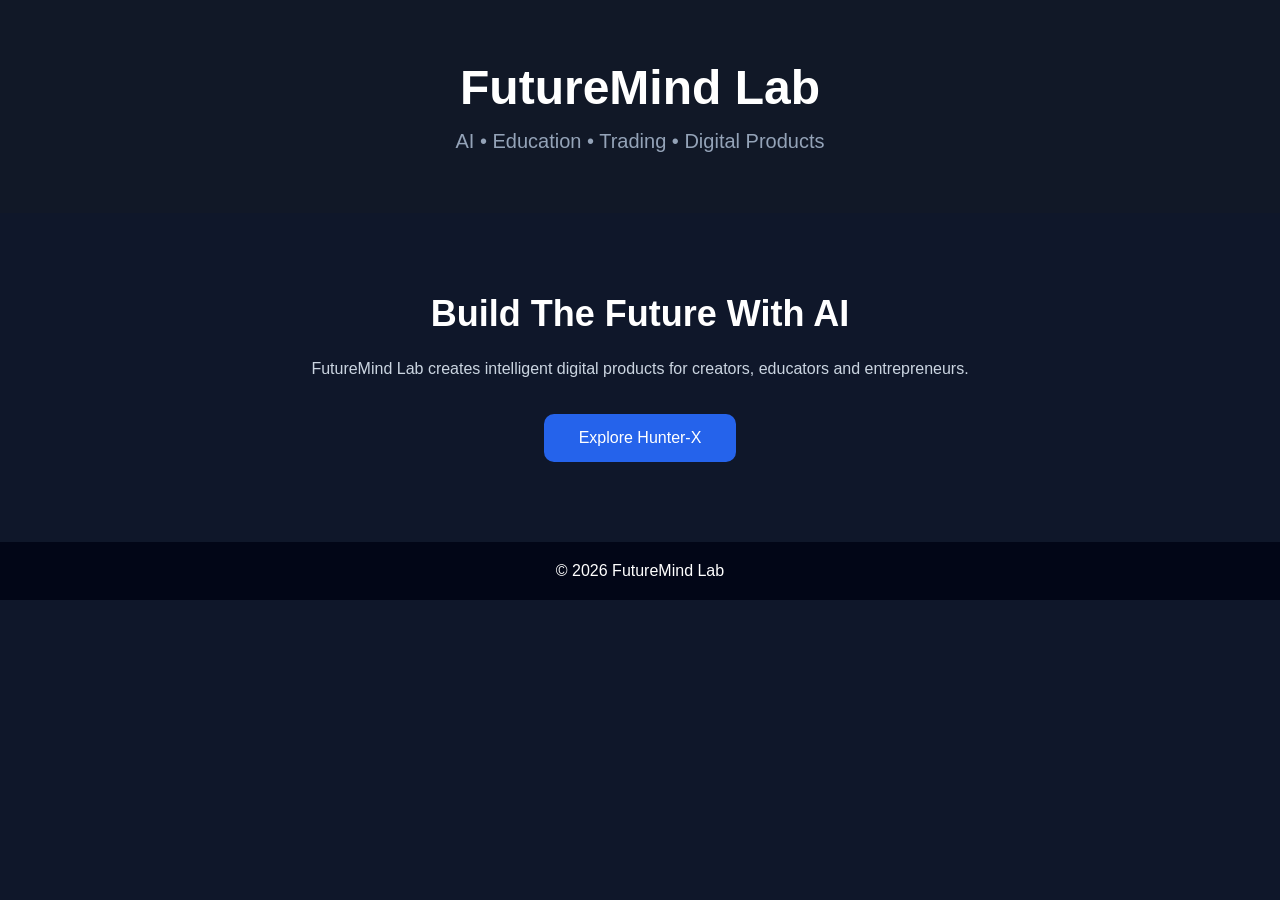
==== index.html @ 1362007a "FutureMind Lab V5 initial release" ====
<!DOCTYPE html>
<html lang="en">
<head>
<meta charset="UTF-8">
<meta name="viewport" content="width=device-width, initial-scale=1.0">
<title>FutureMind Lab</title>
<link rel="stylesheet" href="css/style.css">
</head>

<body>

<header>
<h1>FutureMind Lab</h1>
<p>AI • Education • Trading • Digital Products</p>
</header>

<section>
<h2>Build The Future With AI</h2>
<p>
FutureMind Lab creates intelligent digital products
for creators, educators and entrepreneurs.
</p>

<a href="products/hunter-x.html">
Explore Hunter-X
</a>
</section>

<footer>
<p>© 2026 FutureMind Lab</p>
</footer>

</body>
</html>
---- css/style.css ----
* {
    margin: 0;
    padding: 0;
    box-sizing: border-box;
    font-family: Arial, sans-serif;
}

body {
    background: #0f172a;
    color: white;
    text-align: center;
}

header {
    padding: 60px 20px;
    background: #111827;
}

header h1 {
    font-size: 48px;
    margin-bottom: 15px;
}

header p {
    font-size: 20px;
    color: #94a3b8;
}

section {
    padding: 80px 20px;
}

section h2 {
    font-size: 36px;
    margin-bottom: 20px;
}

section p {
    max-width: 700px;
    margin: auto;
    line-height: 1.8;
    color: #cbd5e1;
}

a {
    display: inline-block;
    margin-top: 30px;
    padding: 15px 35px;
    background: #2563eb;
    color: white;
    text-decoration: none;
    border-radius: 10px;
}

a:hover {
    background: #1d4ed8;
}

footer {
    padding: 20px;
    background: #020617;
}
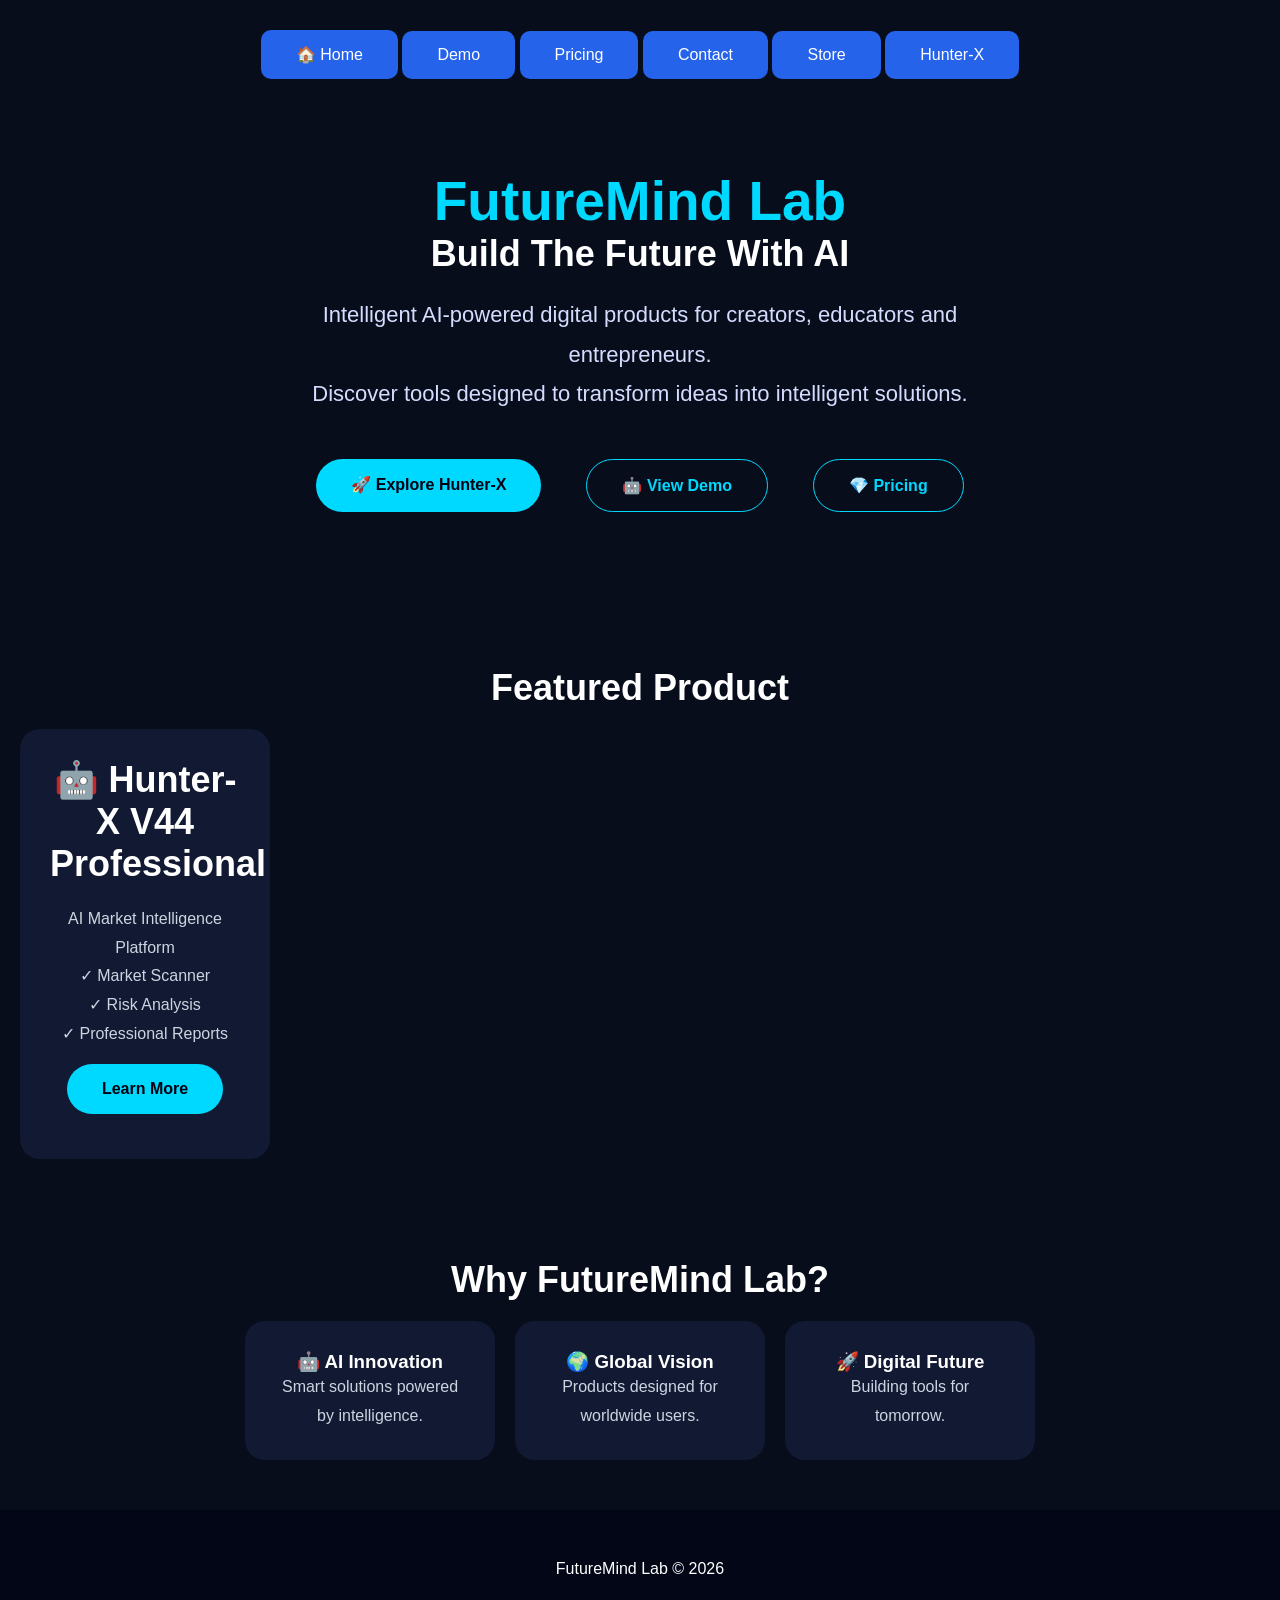
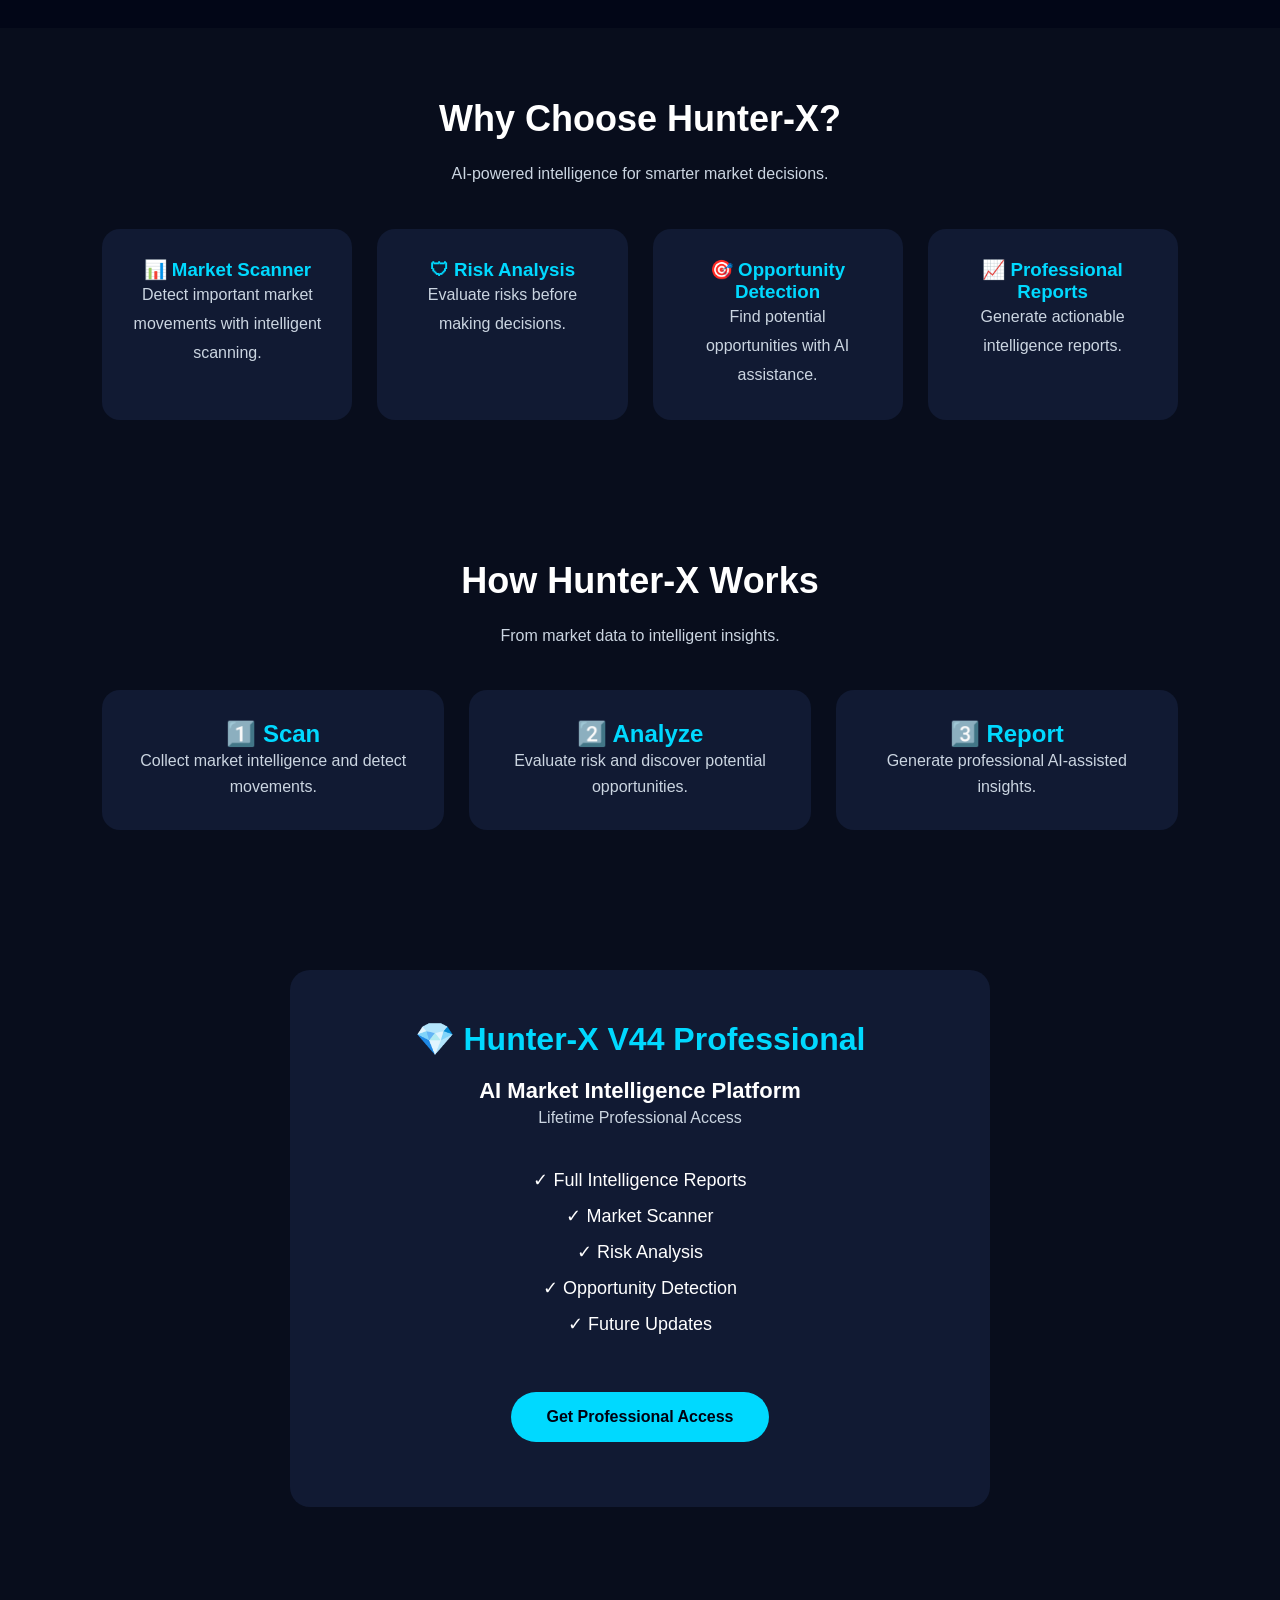
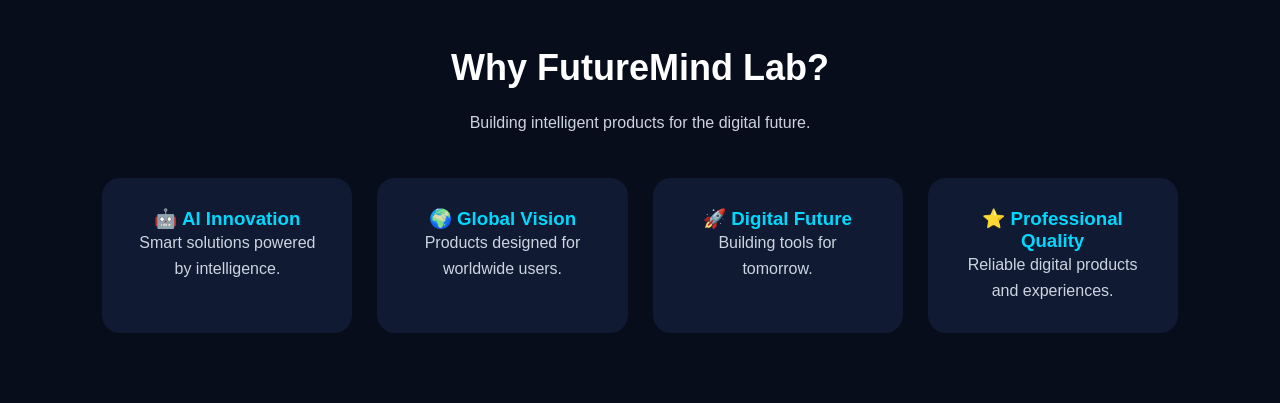
==== commit 4e26f509: "FutureMind Lab V5 Commercial Final" ====
--- a/index.html
+++ b/index.html
@@ -1,35 +1,518 @@
 
 <!DOCTYPE html>
 <html lang="en">
+
 <head>
+
 <meta charset="UTF-8">
 <meta name="viewport" content="width=device-width, initial-scale=1.0">
-<title>FutureMind Lab</title>
+
+<title>FutureMind Lab | Build The Future With AI</title>
+
 <link rel="stylesheet" href="css/style.css">
+
+
+<style>
+
+body{
+margin:0;
+background:#080d1c;
+color:white;
+font-family:Arial,sans-serif;
+}
+
+
+.hero{
+
+text-align:center;
+padding:90px 20px;
+
+}
+
+
+.hero h1{
+
+font-size:55px;
+color:#00d9ff;
+
+}
+
+
+.hero p{
+
+font-size:22px;
+color:#d5ddff;
+
+}
+
+
+
+.btn{
+
+display:inline-block;
+margin:15px;
+padding:16px 35px;
+border-radius:35px;
+background:#00d9ff;
+color:#001;
+text-decoration:none;
+font-weight:bold;
+
+}
+
+
+.section{
+
+text-align:center;
+padding:50px 20px;
+
+}
+
+
+.cards{
+
+display:flex;
+flex-wrap:wrap;
+justify-content:center;
+gap:20px;
+
+}
+
+
+.card{
+
+background:#121a33;
+padding:30px;
+width:250px;
+border-radius:20px;
+
+}
+
+
+</style>
+
 </head>
 
+
 <body>
-
-<header>
-<h1>FutureMind Lab</h1>
-<p>AI • Education • Trading • Digital Products</p>
-</header>
-
-<section>
-<h2>Build The Future With AI</h2>
-<p>
-FutureMind Lab creates intelligent digital products
+<div class="navigation">
+
+<a href="index.html">
+🏠 Home
+</a>
+
+
+<a href="pages/customer_demo.html">
+Demo
+</a>
+
+<a href="pages/pricing.html">
+Pricing
+</a>
+
+
+<a href="pages/contact.html">
+Contact
+</a>
+
+<a href="pages/store.html">
+Store
+</a>
+
+<a href="products/hunter-x.html">
+Hunter-X
+</a>
+
+</div>
+
+
+
+
+<section class="hero">
+
+<h1>
+FutureMind Lab
+</h1>
+
+<h2>
+Build The Future With AI
+</h2>
+
+<p>
+Intelligent AI-powered digital products
 for creators, educators and entrepreneurs.
 </p>
 
-<a href="products/hunter-x.html">
-Explore Hunter-X
-</a>
-</section>
-
-<footer>
-<p>© 2026 FutureMind Lab</p>
+<p>
+Discover tools designed to transform ideas
+into intelligent solutions.
+</p>
+
+<div class="hero-buttons">
+
+<a class="btn" href="products/hunter-x.html">
+🚀 Explore Hunter-X
+</a>
+
+<a class="btn secondary" href="pages/customer_demo.html">
+🤖 View Demo
+</a>
+
+<a class="btn secondary" href="pages/pricing.html">
+💎 Pricing
+</a>
+
+</div>
+
+</section>
+
+
+
+
+<section class="section">
+
+
+<h2>
+Featured Product
+</h2>
+
+
+<div class="card">
+
+
+<h2>
+🤖 Hunter-X V44 Professional
+</h2>
+
+
+<p>
+AI Market Intelligence Platform
+</p>
+
+
+<p>
+✓ Market Scanner
+<br>
+✓ Risk Analysis
+<br>
+✓ Professional Reports
+</p>
+
+
+<a class="btn" href="products/hunter-x.html">
+Learn More
+</a>
+
+
+</div>
+
+
+</section>
+
+
+
+
+<section class="section">
+
+
+<h2>
+Why FutureMind Lab?
+</h2>
+
+
+<div class="cards">
+
+
+<div class="card">
+<h3>🤖 AI Innovation</h3>
+<p>
+Smart solutions powered by intelligence.
+</p>
+</div>
+
+
+<div class="card">
+<h3>🌍 Global Vision</h3>
+<p>
+Products designed for worldwide users.
+</p>
+</div>
+
+
+<div class="card">
+<h3>🚀 Digital Future</h3>
+<p>
+Building tools for tomorrow.
+</p>
+</div>
+
+
+</div>
+
+
+</section>
+
+
+
+<footer class="section">
+
+FutureMind Lab © 2026
+
 </footer>
 
+
+
+
+
+<section class="features">
+
+<h2>
+Why Choose Hunter-X?
+</h2>
+
+<p>
+AI-powered intelligence for smarter market decisions.
+</p>
+
+
+<div class="feature-grid">
+
+
+<div class="feature-card">
+
+<h3>
+📊 Market Scanner
+</h3>
+
+<p>
+Detect important market movements
+with intelligent scanning.
+</p>
+
+</div>
+
+
+<div class="feature-card">
+
+<h3>
+🛡 Risk Analysis
+</h3>
+
+<p>
+Evaluate risks before making decisions.
+</p>
+
+</div>
+
+
+<div class="feature-card">
+
+<h3>
+🎯 Opportunity Detection
+</h3>
+
+<p>
+Find potential opportunities
+with AI assistance.
+</p>
+
+</div>
+
+
+<div class="feature-card">
+
+<h3>
+📈 Professional Reports
+</h3>
+
+<p>
+Generate actionable intelligence reports.
+</p>
+
+</div>
+
+
+</div>
+
+</section>
+
+
+
+
+<section class="how-it-works">
+
+<h2>
+How Hunter-X Works
+</h2>
+
+<p>
+From market data to intelligent insights.
+</p>
+
+
+<div class="steps">
+
+
+<div class="step-card">
+
+<h3>
+1️⃣ Scan
+</h3>
+
+<p>
+Collect market intelligence
+and detect movements.
+</p>
+
+</div>
+
+
+<div class="step-card">
+
+<h3>
+2️⃣ Analyze
+</h3>
+
+<p>
+Evaluate risk and discover
+potential opportunities.
+</p>
+
+</div>
+
+
+<div class="step-card">
+
+<h3>
+3️⃣ Report
+</h3>
+
+<p>
+Generate professional
+AI-assisted insights.
+</p>
+
+</div>
+
+
+</div>
+
+</section>
+
+
+
+
+<section class="pricing-cta">
+
+<h2>
+💎 Hunter-X V44 Professional
+</h2>
+
+<h3>
+AI Market Intelligence Platform
+</h3>
+
+<p>
+Lifetime Professional Access
+</p>
+
+
+<div class="cta-features">
+
+✓ Full Intelligence Reports
+<br>
+✓ Market Scanner
+<br>
+✓ Risk Analysis
+<br>
+✓ Opportunity Detection
+<br>
+✓ Future Updates
+
+</div>
+
+
+<a class="btn" href="pages/pricing.html">
+Get Professional Access
+</a>
+
+
+</section>
+
+
+
+
+<section class="trust-section">
+
+<h2>
+Why FutureMind Lab?
+</h2>
+
+<p>
+Building intelligent products for the digital future.
+</p>
+
+
+<div class="trust-grid">
+
+
+<div class="trust-card">
+
+<h3>
+🤖 AI Innovation
+</h3>
+
+<p>
+Smart solutions powered by intelligence.
+</p>
+
+</div>
+
+
+<div class="trust-card">
+
+<h3>
+🌍 Global Vision
+</h3>
+
+<p>
+Products designed for worldwide users.
+</p>
+
+</div>
+
+
+<div class="trust-card">
+
+<h3>
+🚀 Digital Future
+</h3>
+
+<p>
+Building tools for tomorrow.
+</p>
+
+</div>
+
+
+<div class="trust-card">
+
+<h3>
+⭐ Professional Quality
+</h3>
+
+<p>
+Reliable digital products and experiences.
+</p>
+
+</div>
+
+
+</div>
+
+</section>
+
+
 </body>
+
 </html>
--- a/css/style.css
+++ b/css/style.css
@@ -61,3 +61,161 @@
     padding: 20px;
     background: #020617;
 }
+
+
+.hero-buttons{
+display:flex;
+justify-content:center;
+gap:15px;
+flex-wrap:wrap;
+margin-top:30px;
+}
+
+
+.btn.secondary{
+background:transparent;
+border:1px solid #00d9ff;
+color:#00d9ff;
+}
+
+
+.btn.secondary:hover{
+background:#00d9ff;
+color:#000;
+}
+
+
+
+.features{
+text-align:center;
+padding:70px 8%;
+}
+
+
+.feature-grid{
+display:grid;
+grid-template-columns:repeat(auto-fit,minmax(220px,1fr));
+gap:25px;
+margin-top:40px;
+}
+
+
+.feature-card{
+background:#111a33;
+padding:30px;
+border-radius:18px;
+transition:0.3s;
+}
+
+
+.feature-card:hover{
+transform:translateY(-8px);
+}
+
+
+.feature-card h3{
+color:#00d9ff;
+}
+
+
+
+
+.how-it-works{
+text-align:center;
+padding:70px 8%;
+}
+
+
+.steps{
+display:grid;
+grid-template-columns:repeat(auto-fit,minmax(220px,1fr));
+gap:25px;
+margin-top:40px;
+}
+
+
+.step-card{
+background:#111a33;
+padding:30px;
+border-radius:18px;
+}
+
+
+.step-card h3{
+color:#00d9ff;
+font-size:24px;
+}
+
+
+.step-card p{
+line-height:1.6;
+}
+
+
+
+
+.pricing-cta{
+text-align:center;
+margin:70px auto;
+padding:50px 30px;
+max-width:700px;
+background:#111a33;
+border-radius:20px;
+}
+
+
+.pricing-cta h2{
+color:#00d9ff;
+font-size:32px;
+}
+
+
+.pricing-cta h3{
+font-size:22px;
+}
+
+
+.cta-features{
+line-height:2;
+margin:30px;
+font-size:18px;
+}
+
+
+.pricing-cta .btn{
+margin-top:20px;
+}
+
+
+
+.trust-section{
+text-align:center;
+padding:70px 8%;
+}
+
+
+.trust-grid{
+display:grid;
+grid-template-columns:repeat(auto-fit,minmax(220px,1fr));
+gap:25px;
+margin-top:40px;
+}
+
+
+.trust-card{
+background:#111a33;
+padding:30px;
+border-radius:18px;
+}
+
+
+.trust-card h3{
+color:#00d9ff;
+}
+
+
+.trust-card p{
+line-height:1.6;
+}
+
+
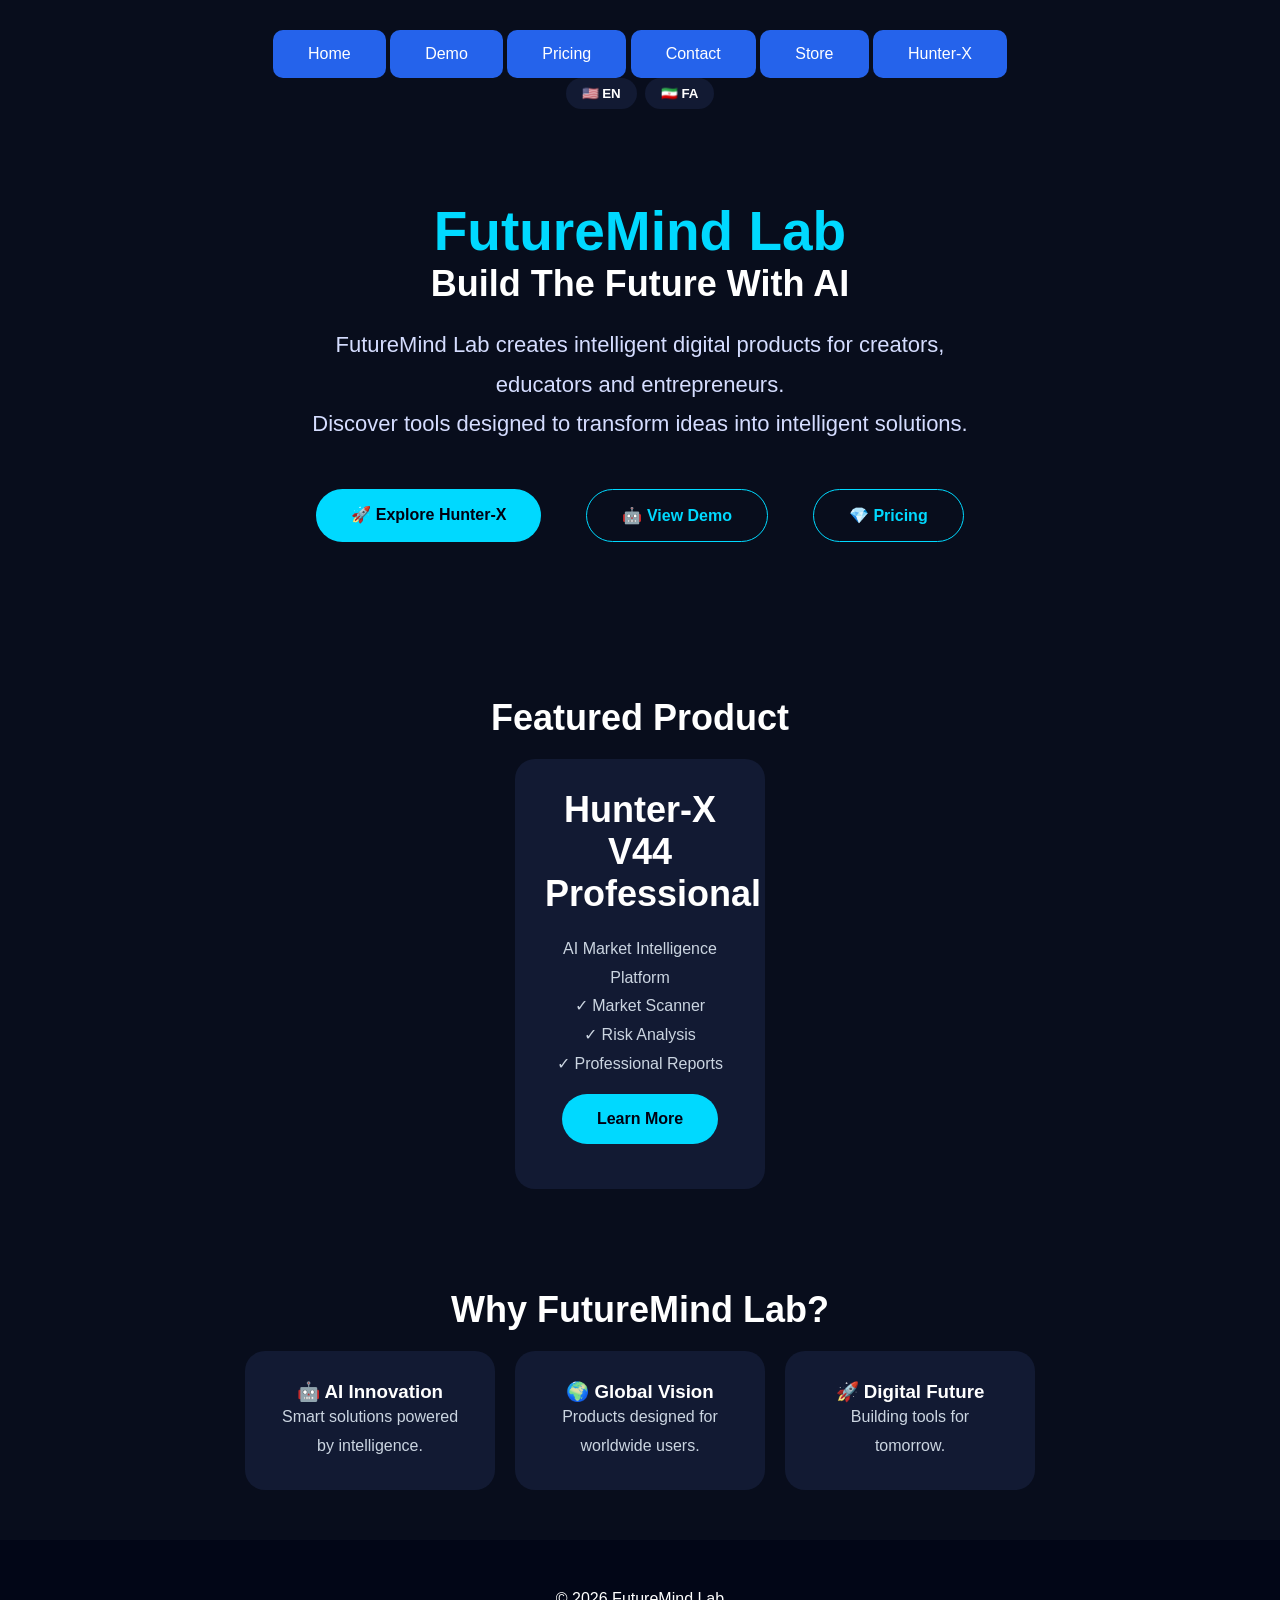
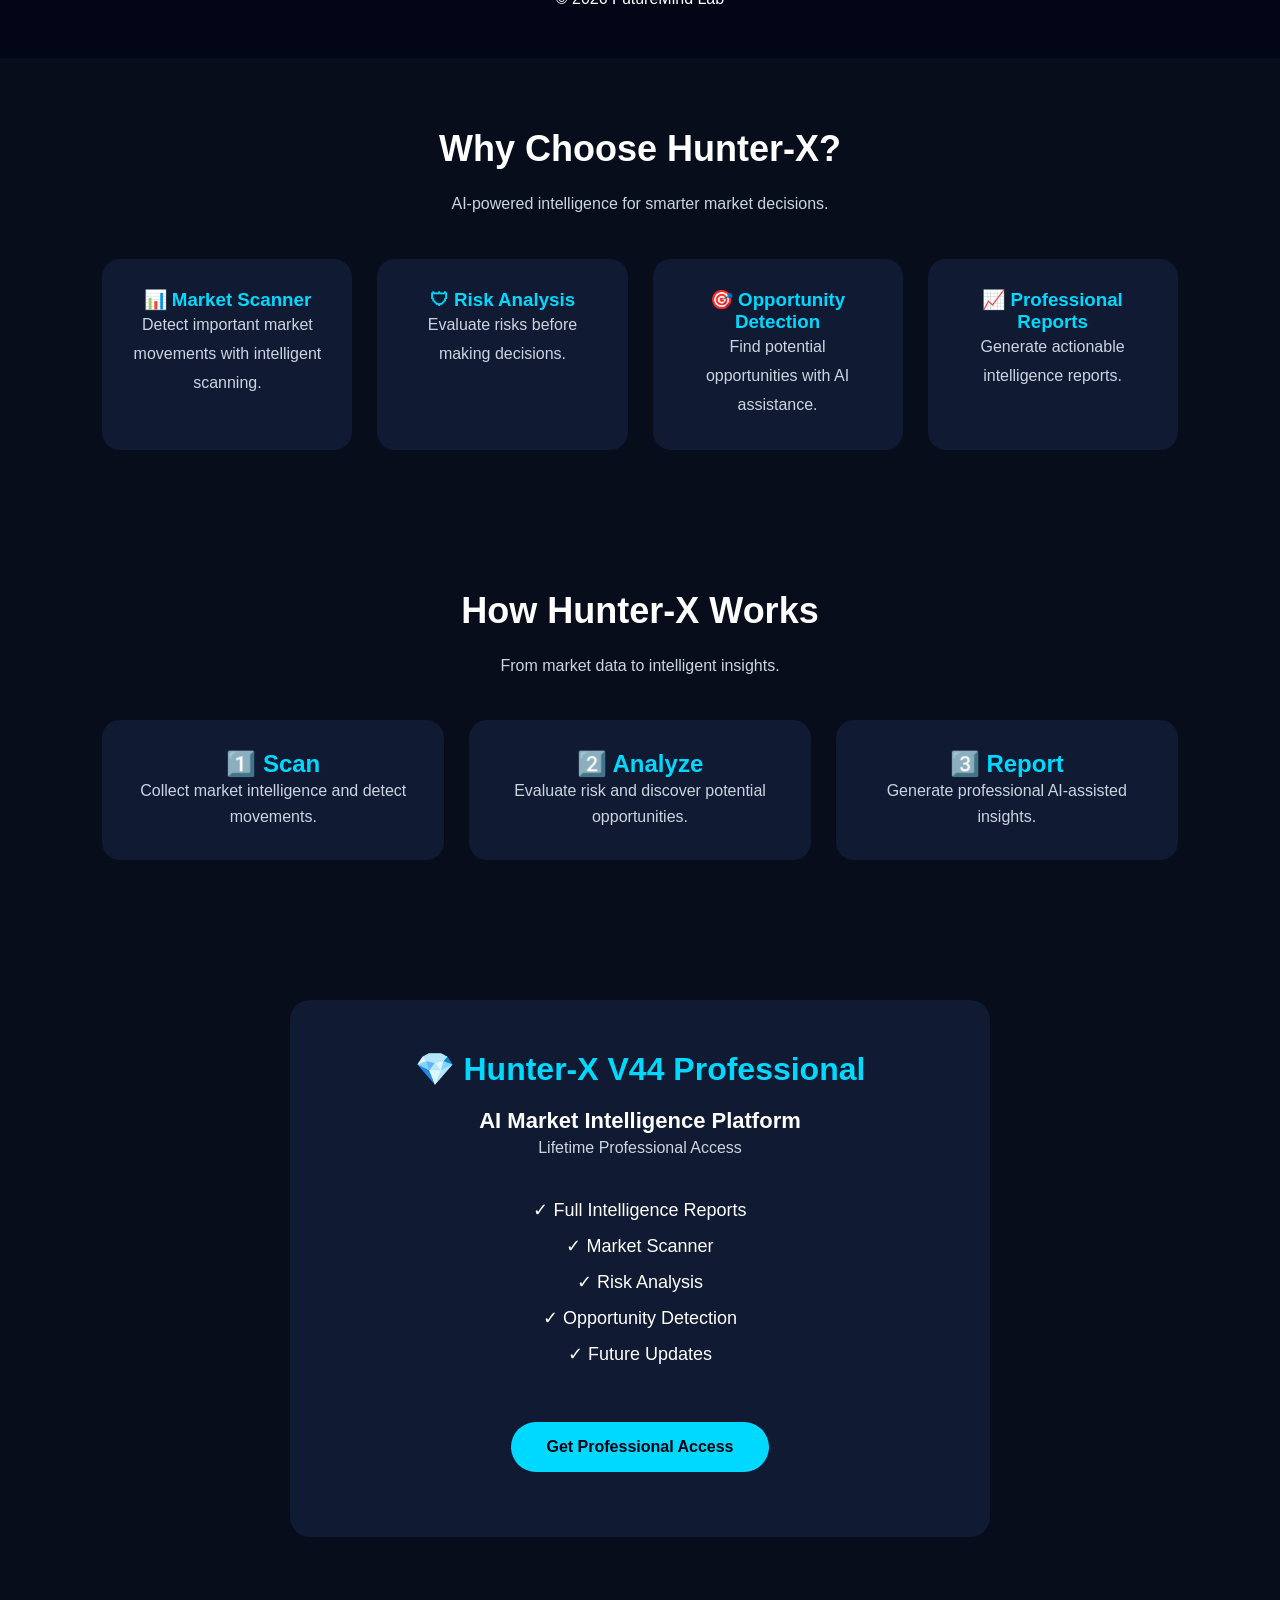
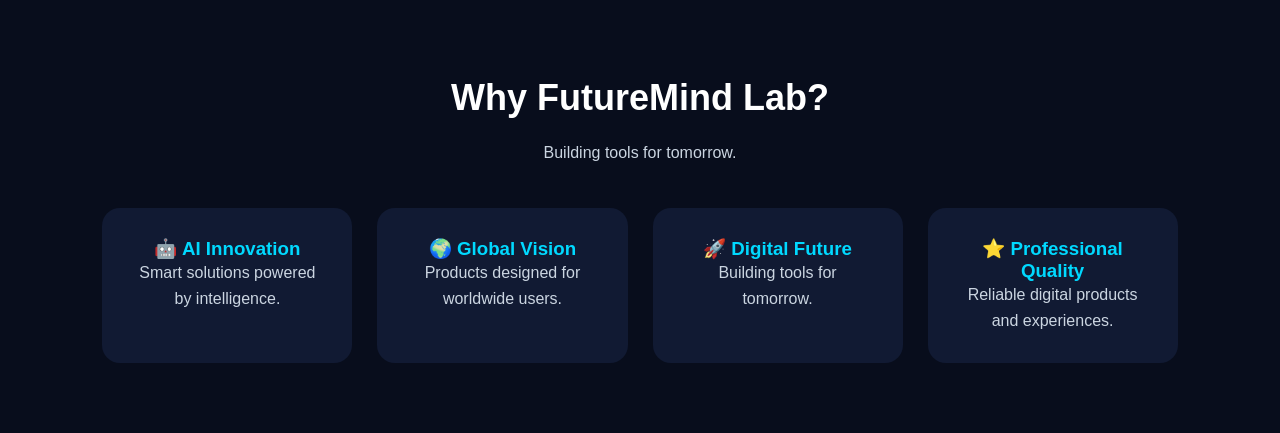
==== commit 27c3e949: "FutureMind Lab V6.5 Customer Ready Release" ====
--- a/index.html
+++ b/index.html
@@ -10,6 +10,8 @@
 <title>FutureMind Lab | Build The Future With AI</title>
 
 <link rel="stylesheet" href="css/style.css">
+
+<script src="js/language.js"></script>
 
 
 <style>
@@ -91,13 +93,78 @@
 
 </style>
 
+
+<style>
+
+.language-switch{
+    display:flex;
+    gap:8px;
+    align-items:center;
+    margin-left:15px;
+}
+
+.language-switch button{
+    padding:8px 14px;
+    border-radius:20px;
+    border:1px solid #00d9ff;
+    background:transparent;
+    color:white;
+    cursor:pointer;
+    font-size:14px;
+}
+
+.language-switch button:hover{
+    background:#00d9ff;
+    color:#001;
+}
+
+</style>
+
+
+<style>
+
+.language-switcher{
+display:flex;
+gap:8px;
+align-items:center;
+justify-content:center;
+}
+
+.lang-btn{
+border:none;
+padding:8px 16px;
+border-radius:20px;
+background:#121a33;
+color:white;
+cursor:pointer;
+font-weight:bold;
+}
+
+.lang-btn:hover{
+background:#00d9ff;
+color:#001;
+}
+
+</style>
+
+
+<style>
+
+.product-card{
+max-width:320px;
+text-align:center;
+margin:auto;
+}
+
+</style>
+
 </head>
 
 
 <body>
 <div class="navigation">
 
-<a href="index.html">
+<a href="index.html" data-lang="home">
 🏠 Home
 </a>
 
@@ -111,11 +178,11 @@
 </a>
 
 
-<a href="pages/contact.html">
+<a href="pages/contact.html" data-lang="contact">
 Contact
 </a>
 
-<a href="pages/store.html">
+<a href="pages/store.html" data-lang="store">
 Store
 </a>
 
@@ -123,6 +190,18 @@
 Hunter-X
 </a>
 
+<div class="language-switcher">
+
+<button class="lang-btn" onclick="changeLanguage('en')">
+🇺🇸 EN
+</button>
+
+<button class="lang-btn" onclick="changeLanguage('fa')">
+🇮🇷 FA
+</button>
+
+</div>
+
 </div>
 
 
@@ -130,15 +209,15 @@
 
 <section class="hero">
 
-<h1>
+<h1 data-lang="brand">
 FutureMind Lab
 </h1>
 
-<h2>
+<h2 data-lang="hero_title">
 Build The Future With AI
 </h2>
 
-<p>
+<p data-lang="hero_text">
 Intelligent AI-powered digital products
 for creators, educators and entrepreneurs.
 </p>
@@ -151,11 +230,11 @@
 <div class="hero-buttons">
 
 <a class="btn" href="products/hunter-x.html">
-🚀 Explore Hunter-X
+🚀 <span data-lang="explore">Explore Hunter-X</span>
 </a>
 
 <a class="btn secondary" href="pages/customer_demo.html">
-🤖 View Demo
+🤖 <span data-lang="view_demo">View Demo</span>
 </a>
 
 <a class="btn secondary" href="pages/pricing.html">
@@ -173,105 +252,105 @@
 
 
 <h2>
-Featured Product
-</h2>
+<span data-lang="featured">Featured Product</span>
+</h2>
+
+
+<div class="card product-card">
+
+
+<h2 data-lang="hunter_title">
+🤖 Hunter-X V44 Professional
+</h2>
+
+
+<p data-lang="hunter_platform">
+<span data-lang="ai_platform">AI Market Intelligence Platform</span>
+</p>
+
+
+<p>
+✓ <span data-lang="market_scanner"><span data-lang="market_scanner">Market Scanner</span></span>
+<br>
+✓ <span data-lang="risk_analysis"><span data-lang="risk_analysis">Risk Analysis</span></span>
+<br>
+✓ <span data-lang="professional_reports"><span data-lang="professional_reports">Professional Reports</span></span>
+</p>
+
+
+<a class="btn" href="products/hunter-x.html">
+<span data-lang="learn_more">Learn More</span>
+</a>
+
+
+</div>
+
+
+</section>
+
+
+
+
+<section class="section">
+
+
+<h2>
+<span data-lang="why">Why FutureMind Lab?</span>
+</h2>
+
+
+<div class="cards">
 
 
 <div class="card">
-
+<h3>🤖 <span data-lang="ai_innovation">AI Innovation</span></h3>
+<p>
+<span data-lang="ai_innovation_text">Smart solutions powered by intelligence.</span>
+</p>
+</div>
+
+
+<div class="card">
+<h3>🌍 <span data-lang="global_vision">Global Vision</span></h3>
+<p>
+<span data-lang="global_vision_text">Products designed for worldwide users.</span>
+</p>
+</div>
+
+
+<div class="card">
+<h3>🚀 <span data-lang="digital_future">Digital Future</span></h3>
+<p>
+<span data-lang="digital_future_text">Building tools for tomorrow.</span>
+</p>
+</div>
+
+
+</div>
+
+
+</section>
+
+
+
+<footer class="section">
+
+<span data-lang="footer">FutureMind Lab © 2026</span>
+
+</footer>
+
+
+
+
+
+<section class="features">
 
 <h2>
-🤖 Hunter-X V44 Professional
-</h2>
-
-
-<p>
-AI Market Intelligence Platform
-</p>
-
-
-<p>
-✓ Market Scanner
-<br>
-✓ Risk Analysis
-<br>
-✓ Professional Reports
-</p>
-
-
-<a class="btn" href="products/hunter-x.html">
-Learn More
-</a>
-
-
-</div>
-
-
-</section>
-
-
-
-
-<section class="section">
-
-
-<h2>
-Why FutureMind Lab?
-</h2>
-
-
-<div class="cards">
-
-
-<div class="card">
-<h3>🤖 AI Innovation</h3>
-<p>
-Smart solutions powered by intelligence.
-</p>
-</div>
-
-
-<div class="card">
-<h3>🌍 Global Vision</h3>
-<p>
-Products designed for worldwide users.
-</p>
-</div>
-
-
-<div class="card">
-<h3>🚀 Digital Future</h3>
-<p>
-Building tools for tomorrow.
-</p>
-</div>
-
-
-</div>
-
-
-</section>
-
-
-
-<footer class="section">
-
-FutureMind Lab © 2026
-
-</footer>
-
-
-
-
-
-<section class="features">
-
-<h2>
-Why Choose Hunter-X?
-</h2>
-
-<p>
-AI-powered intelligence for smarter market decisions.
+<span data-lang="why_hunter"><span data-lang="why_hunter">Why Choose Hunter-X?</span></span>
+</h2>
+
+<p>
+<span data-lang="hunter_desc"><span data-lang="smart_market">AI-powered intelligence for smarter market decisions.</span></span>
 </p>
 
 
@@ -281,7 +360,7 @@
 <div class="feature-card">
 
 <h3>
-📊 Market Scanner
+📊 <span data-lang="market_scanner">Market Scanner</span>
 </h3>
 
 <p>
@@ -295,11 +374,11 @@
 <div class="feature-card">
 
 <h3>
-🛡 Risk Analysis
-</h3>
-
-<p>
-Evaluate risks before making decisions.
+🛡 <span data-lang="risk_analysis">Risk Analysis</span>
+</h3>
+
+<p>
+<span data-lang="risk_analysis_text"><span data-lang="risk_description">Evaluate risks before making decisions.</span></span>
 </p>
 
 </div>
@@ -308,7 +387,7 @@
 <div class="feature-card">
 
 <h3>
-🎯 Opportunity Detection
+🎯 <span data-lang="opportunity"><span data-lang="opportunity_detection">Opportunity Detection</span></span>
 </h3>
 
 <p>
@@ -322,11 +401,11 @@
 <div class="feature-card">
 
 <h3>
-📈 Professional Reports
-</h3>
-
-<p>
-Generate actionable intelligence reports.
+📈 <span data-lang="professional_reports">Professional Reports</span>
+</h3>
+
+<p>
+<span data-lang="professional_reports_text"><span data-lang="reports_description">Generate actionable intelligence reports.</span></span>
 </p>
 
 </div>
@@ -342,11 +421,11 @@
 <section class="how-it-works">
 
 <h2>
-How Hunter-X Works
-</h2>
-
-<p>
-From market data to intelligent insights.
+<span data-lang="how_hunter_works"><span data-lang="how_hunter">How Hunter-X Works</span></span>
+</h2>
+
+<p>
+<span data-lang="how_desc"><span data-lang="market_insights">From market data to intelligent insights.</span></span>
 </p>
 
 
@@ -409,31 +488,31 @@
 </h2>
 
 <h3>
-AI Market Intelligence Platform
-</h3>
-
-<p>
-Lifetime Professional Access
+<span data-lang="ai_platform">AI Market Intelligence Platform</span>
+</h3>
+
+<p>
+<span data-lang="lifetime_access"><span data-lang="lifetime_access">Lifetime Professional Access</span></span>
 </p>
 
 
 <div class="cta-features">
 
-✓ Full Intelligence Reports
+✓ <span data-lang="full_reports"><span data-lang="full_reports">Full Intelligence Reports</span></span>
 <br>
-✓ Market Scanner
+✓ <span data-lang="market_scanner">Market Scanner</span>
 <br>
-✓ Risk Analysis
+✓ <span data-lang="risk_analysis">Risk Analysis</span>
 <br>
-✓ Opportunity Detection
+✓ <span data-lang="opportunity"><span data-lang="opportunity_detection">Opportunity Detection</span></span>
 <br>
-✓ Future Updates
+✓ <span data-lang="future_updates"><span data-lang="future_updates">Future Updates</span></span>
 
 </div>
 
 
 <a class="btn" href="pages/pricing.html">
-Get Professional Access
+<span data-lang="get_access"><span data-lang="get_access">Get Professional Access</span></span>
 </a>
 
 
@@ -445,11 +524,11 @@
 <section class="trust-section">
 
 <h2>
-Why FutureMind Lab?
-</h2>
-
-<p>
-Building intelligent products for the digital future.
+<span data-lang="why">Why FutureMind Lab?</span>
+</h2>
+
+<p>
+<span data-lang="digital_future_text">Building intelligent products for the digital future.</span>
 </p>
 
 
@@ -459,11 +538,11 @@
 <div class="trust-card">
 
 <h3>
-🤖 AI Innovation
-</h3>
-
-<p>
-Smart solutions powered by intelligence.
+🤖 <span data-lang="ai_innovation">AI Innovation</span>
+</h3>
+
+<p>
+<span data-lang="ai_innovation_text">Smart solutions powered by intelligence.</span>
 </p>
 
 </div>
@@ -472,11 +551,11 @@
 <div class="trust-card">
 
 <h3>
-🌍 Global Vision
-</h3>
-
-<p>
-Products designed for worldwide users.
+🌍 <span data-lang="global_vision">Global Vision</span>
+</h3>
+
+<p>
+<span data-lang="global_vision_text">Products designed for worldwide users.</span>
 </p>
 
 </div>
@@ -485,11 +564,11 @@
 <div class="trust-card">
 
 <h3>
-🚀 Digital Future
-</h3>
-
-<p>
-Building tools for tomorrow.
+🚀 <span data-lang="digital_future">Digital Future</span>
+</h3>
+
+<p>
+<span data-lang="digital_future_text">Building tools for tomorrow.</span>
 </p>
 
 </div>
@@ -498,11 +577,11 @@
 <div class="trust-card">
 
 <h3>
-⭐ Professional Quality
-</h3>
-
-<p>
-Reliable digital products and experiences.
+⭐ <span data-lang="professional_quality"><span data-lang="professional_quality">Professional Quality</span></span>
+</h3>
+
+<p>
+<span data-lang="professional_quality_text"><span data-lang="reliable_products">Reliable digital products and experiences.</span></span>
 </p>
 
 </div>
